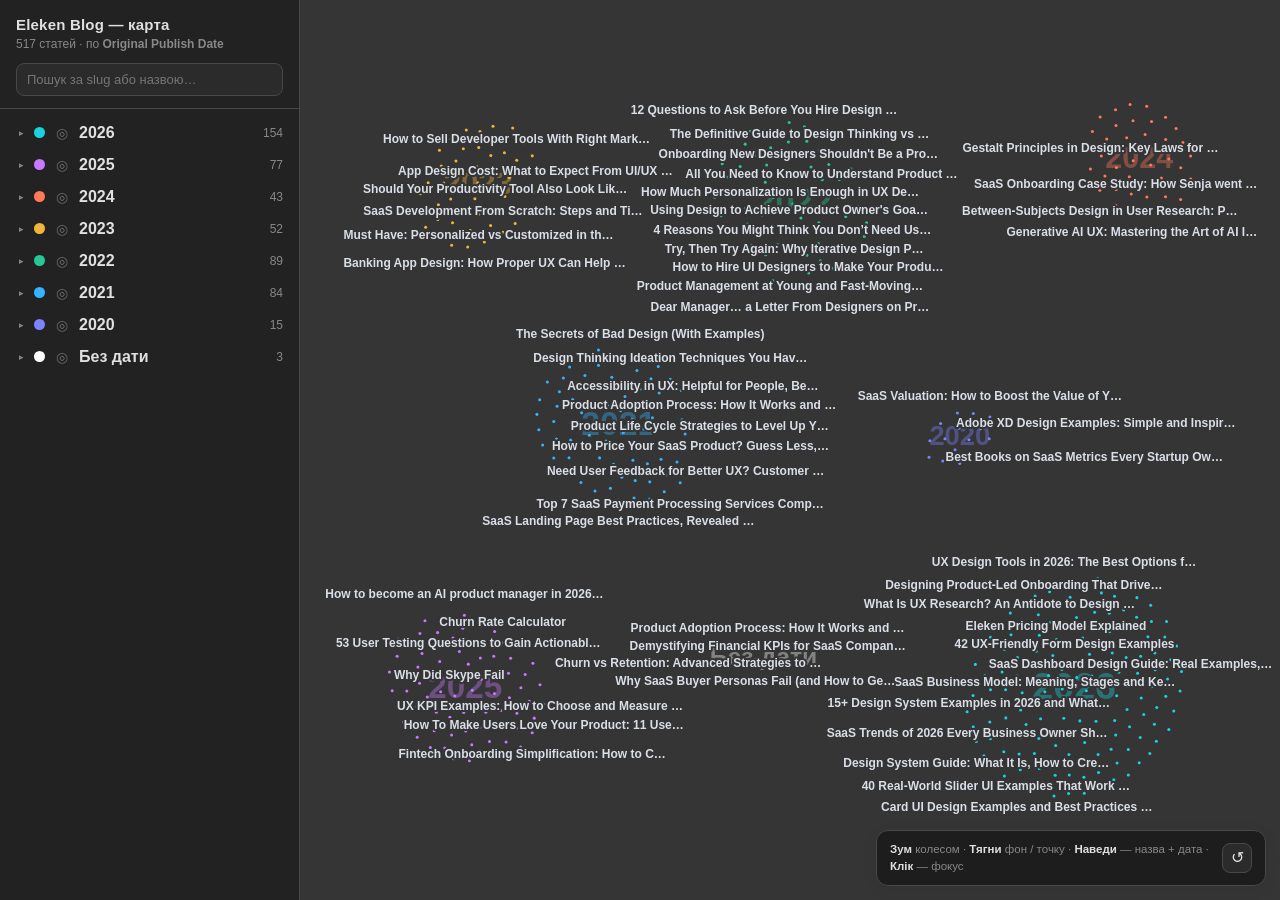
==== index.html @ 41a23c34 "change name of html" ====
<!DOCTYPE html>
<html lang="uk">
<head>
<meta charset="utf-8">
<meta name="viewport" content="width=device-width, initial-scale=1">
<title>Eleken Blog — Graph</title>
<link rel="stylesheet" href="eleken-blog-map.css">
</head>
<body>
<div id="wrap">
<svg id="graph"></svg>

<aside id="sidebar">
  <div class="sb-head">
    <h1>Eleken Blog — карта</h1>
    <p><span id="count"></span> статей · по <b>Original Publish Date</b></p>
    <input id="search" placeholder="Пошук за slug або назвою…" autocomplete="off">
  </div>
  <div id="tree"></div>
</aside>

<div id="hint" class="hud">
  <span><b>Зум</b> колесом · <b>Тягни</b> фон / точку · <b>Наведи</b> — назва + дата · <b>Клік</b> — фокус</span>
  <button id="resetView" type="button" title="Повернути карту до початку" aria-label="Повернути карту до початку">↺</button>
</div>
</div><!-- /#wrap -->
<div id="tip"><div class="t"></div><span class="d"></span><div class="s"></div></div>

<script src="eleken-blog-map.js"></script>
</body>
</html>
---- eleken-blog-map.css ----
:root{
    --bg:#353535; --panel:#222222; --panel2:#2c2c2c;
    --text:#e0e0e0; --muted:#888888; --line:#484848;
    --dot:#9ba5b0; --dot-fade:#505860; --accent:#7f8fff;
  }
  *{box-sizing:border-box}
  html,body{margin:0;height:100%;background:var(--bg);color:var(--text);
    font-family:-apple-system,BlinkMacSystemFont,"Segoe UI",Inter,Roboto,sans-serif;overflow:hidden}
  #wrap{position:relative;width:100%;height:100%;overflow:hidden;min-height:400px}
  #graph{position:absolute;inset:0;width:100%;height:100%;cursor:grab;background:var(--bg)}
  #graph:active{cursor:grabbing}

  #sidebar{position:absolute;left:0;top:0;bottom:0;width:300px;z-index:10;
    background:var(--panel);border-right:1px solid var(--line);display:flex;flex-direction:column}
  .sb-head{padding:16px 16px 12px;border-bottom:1px solid var(--line)}
  .sb-head h1{margin:0 0 3px;font-size:15px;font-weight:650;letter-spacing:.2px}
  .sb-head p{margin:0 0 10px;font-size:12px;color:var(--muted);line-height:1.4}
  #search{width:100%;background:#2b2b2b;border:1px solid var(--line);color:var(--text);
    border-radius:8px;padding:8px 10px;font-size:13px;outline:none}
  #search:focus{border-color:var(--accent)}
  #tree{flex:1;overflow-y:auto;padding:8px 8px 24px}
  #tree::-webkit-scrollbar{width:9px}
  #tree::-webkit-scrollbar-thumb{background:#505050;border-radius:6px}
  .folder.empty{display:none}
  .folder.disabled .fhead{opacity:.4}
  .folder.selected .fhead{background:var(--panel2);color:var(--text);opacity:1}
  .folder.selected .fname{color:var(--text)}
  .fhead{display:flex;align-items:center;gap:8px;padding:7px 8px;border-radius:7px;cursor:pointer;user-select:none}
  .fhead:hover{background:var(--panel2)}
  .tri{font-size:9px;color:var(--muted);width:10px;text-align:center}
  .fdot{width:11px;height:11px;border-radius:50%;flex:none}
  .iselect{appearance:none;background:transparent;border:0;color:var(--muted);cursor:pointer;flex:none;
    font-family:inherit;font-size:14px;line-height:1;opacity:.72;padding:0;width:18px;height:18px}
  .iselect:hover,.iselect:focus-visible,.folder.selected .iselect{color:var(--accent);opacity:1}
  .fname{font-weight:600;font-variant-numeric:tabular-nums}
  .fcount{margin-left:auto;color:var(--muted);font-size:12px;font-variant-numeric:tabular-nums}
  .flist{display:none;padding:2px 0 8px 12px;margin-left:13px;border-left:1px solid var(--line)}
  .item{display:flex;align-items:center;gap:6px;padding:5px 8px;border-radius:6px;cursor:pointer;
    font-size:12.5px;color:var(--muted);line-height:1.3}
  .item:hover{background:var(--panel2);color:var(--text)}
  .item:focus-visible{outline:1px solid var(--accent);outline-offset:1px;background:var(--panel2);color:var(--text)}
  .item.active{background:rgba(127,143,255,.18);color:var(--text);box-shadow:inset 2px 0 0 var(--accent)}
  .item.active .iname{font-weight:650}
  .iname{flex:1;overflow:hidden;text-overflow:ellipsis;white-space:nowrap}
  .iopen,.icopy{color:var(--muted);text-decoration:none;font-size:13px;opacity:0;flex:none}
  .icopy{appearance:none;background:transparent;border:0;padding:0;line-height:1;cursor:pointer;font-family:inherit}
  .item:hover .iopen,.item:hover .icopy,.item:focus-within .iopen,.item:focus-within .icopy,.item.active .iopen,.item.active .icopy{opacity:.9}
  .iopen:hover,.icopy:hover,.icopy.copied{color:var(--accent)}

  .hud{position:absolute;z-index:10;background:rgba(28,28,28,.94);backdrop-filter:blur(8px);
    border:1px solid var(--line);border-radius:12px;padding:10px 13px;box-shadow:0 4px 18px rgba(0,0,0,.05)}
  #hint{right:14px;bottom:14px;font-size:11.5px;color:var(--muted);max-width:390px;line-height:1.5;
    display:flex;align-items:center;gap:10px}
  #hint b{color:var(--text);font-weight:600}
  #resetView{appearance:none;width:30px;height:30px;border-radius:8px;border:1px solid var(--line);
    background:#2b2b2b;color:var(--text);cursor:pointer;flex:none;font-size:16px;line-height:1}
  #resetView:hover,#resetView:focus-visible{border-color:var(--accent);color:var(--accent);outline:none}
  #tip{position:fixed;z-index:20;pointer-events:none;opacity:0;transition:opacity .1s;
    background:#242424;border:1px solid var(--line);border-radius:10px;padding:9px 11px;max-width:280px;
    box-shadow:0 10px 30px rgba(0,0,0,.55)}
  #tip .t{font-size:13px;font-weight:650;line-height:1.3;margin-bottom:6px;color:var(--text)}
  #tip .d{display:inline-block;font-size:12.5px;font-weight:700;color:#fff;background:var(--accent);
    border-radius:6px;padding:2px 9px;font-variant-numeric:tabular-nums}
  #tip .s{font-size:11px;color:var(--muted);margin-top:7px;word-break:break-all}

  .node{cursor:pointer}
  #sb-resizer{position:absolute;right:-3px;top:0;bottom:0;width:7px;cursor:col-resize;z-index:12;background:transparent;border-radius:4px;transition:background .15s}
  #sb-resizer:hover,#sb-resizer.rz-active{background:var(--accent);opacity:.45}
  .lbl{font-size:12px;font-weight:650;fill:#d9dee7;pointer-events:none;paint-order:stroke;
    stroke:#353535;stroke-width:4px;stroke-linejoin:round}
  .yrlbl{font-weight:800;pointer-events:none;text-anchor:middle;dominant-baseline:middle;opacity:0.38}
  #hoverLabel{font-size:17px;font-weight:750;fill:#f4f7fb;pointer-events:none;text-anchor:middle;
    paint-order:stroke;stroke:#353535;stroke-width:6px;stroke-linejoin:round;opacity:0}
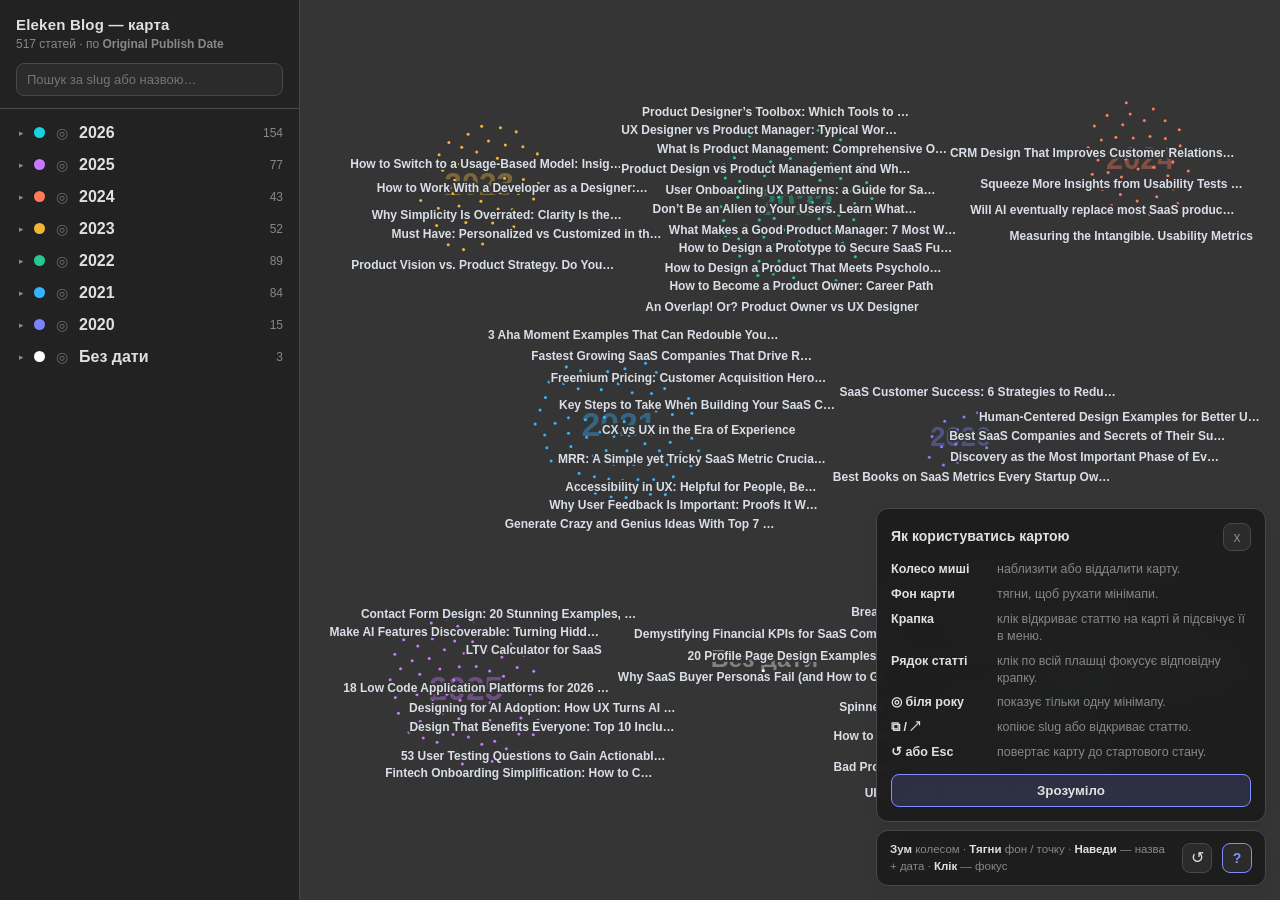
==== commit 5d52dacb: "How to use the map" ====
--- a/index.html
+++ b/index.html
@@ -22,7 +22,25 @@
 <div id="hint" class="hud">
   <span><b>Зум</b> колесом · <b>Тягни</b> фон / точку · <b>Наведи</b> — назва + дата · <b>Клік</b> — фокус</span>
   <button id="resetView" type="button" title="Повернути карту до початку" aria-label="Повернути карту до початку">↺</button>
+  <button id="helpToggle" type="button" title="Показати підказки" aria-label="Показати підказки" aria-expanded="false" aria-controls="helpPanel">?</button>
 </div>
+
+<section id="helpPanel" class="hud" role="dialog" aria-labelledby="helpTitle" hidden>
+  <div class="help-top">
+    <h2 id="helpTitle">Як користуватись картою</h2>
+    <button id="helpClose" type="button" aria-label="Закрити підказки">x</button>
+  </div>
+  <ul class="help-list">
+    <li><b>Колесо миші</b><span>наблизити або віддалити карту.</span></li>
+    <li><b>Фон карти</b><span>тягни, щоб рухати мінімапи.</span></li>
+    <li><b>Крапка</b><span>клік відкриває статтю на карті й підсвічує її в меню.</span></li>
+    <li><b>Рядок статті</b><span>клік по всій плашці фокусує відповідну крапку.</span></li>
+    <li><b>◎ біля року</b><span>показує тільки одну мінімапу.</span></li>
+    <li><b>⧉ / ↗</b><span>копіює slug або відкриває статтю.</span></li>
+    <li><b>↺ або Esc</b><span>повертає карту до стартового стану.</span></li>
+  </ul>
+  <button id="helpGotIt" type="button">Зрозуміло</button>
+</section>
 </div><!-- /#wrap -->
 <div id="tip"><div class="t"></div><span class="d"></span><div class="s"></div></div>
 
--- a/eleken-blog-map.css
+++ b/eleken-blog-map.css
@@ -52,9 +52,24 @@
   #hint{right:14px;bottom:14px;font-size:11.5px;color:var(--muted);max-width:390px;line-height:1.5;
     display:flex;align-items:center;gap:10px}
   #hint b{color:var(--text);font-weight:600}
-  #resetView{appearance:none;width:30px;height:30px;border-radius:8px;border:1px solid var(--line);
+  #resetView,#helpToggle{appearance:none;width:30px;height:30px;border-radius:8px;border:1px solid var(--line);
     background:#2b2b2b;color:var(--text);cursor:pointer;flex:none;font-size:16px;line-height:1}
-  #resetView:hover,#resetView:focus-visible{border-color:var(--accent);color:var(--accent);outline:none}
+  #helpToggle{font-size:14px;font-weight:800}
+  #resetView:hover,#resetView:focus-visible,#helpToggle:hover,#helpToggle:focus-visible,#helpToggle.active{
+    border-color:var(--accent);color:var(--accent);outline:none}
+  #helpPanel{right:14px;bottom:78px;width:min(390px,calc(100vw - 328px));min-width:300px;padding:14px;color:var(--text)}
+  #helpPanel[hidden]{display:none}
+  .help-top{display:flex;align-items:center;gap:12px;margin-bottom:10px}
+  .help-top h2{margin:0;font-size:14px;line-height:1.25;font-weight:750}
+  #helpClose{appearance:none;margin-left:auto;width:28px;height:28px;border-radius:8px;border:1px solid var(--line);
+    background:#2b2b2b;color:var(--muted);cursor:pointer;font-size:14px;line-height:1}
+  #helpClose:hover,#helpClose:focus-visible{border-color:var(--accent);color:var(--accent);outline:none}
+  .help-list{list-style:none;margin:0;padding:0;display:grid;gap:8px}
+  .help-list li{display:grid;grid-template-columns:96px 1fr;gap:10px;align-items:start;font-size:12.5px;line-height:1.35;color:var(--muted)}
+  .help-list b{color:var(--text);font-weight:700}
+  #helpGotIt{width:100%;margin-top:13px;border:1px solid var(--accent);border-radius:8px;background:rgba(127,143,255,.16);
+    color:var(--text);font-weight:700;padding:8px 10px;cursor:pointer}
+  #helpGotIt:hover,#helpGotIt:focus-visible{background:rgba(127,143,255,.24);outline:none}
   #tip{position:fixed;z-index:20;pointer-events:none;opacity:0;transition:opacity .1s;
     background:#242424;border:1px solid var(--line);border-radius:10px;padding:9px 11px;max-width:280px;
     box-shadow:0 10px 30px rgba(0,0,0,.55)}
@@ -71,3 +86,9 @@
   .yrlbl{font-weight:800;pointer-events:none;text-anchor:middle;dominant-baseline:middle;opacity:0.38}
   #hoverLabel{font-size:17px;font-weight:750;fill:#f4f7fb;pointer-events:none;text-anchor:middle;
     paint-order:stroke;stroke:#353535;stroke-width:6px;stroke-linejoin:round;opacity:0}
+
+  @media (max-width:720px){
+    #hint{left:14px;right:14px;max-width:none}
+    #helpPanel{left:14px;right:14px;bottom:92px;width:auto;min-width:0}
+    .help-list li{grid-template-columns:1fr;gap:2px}
+  }
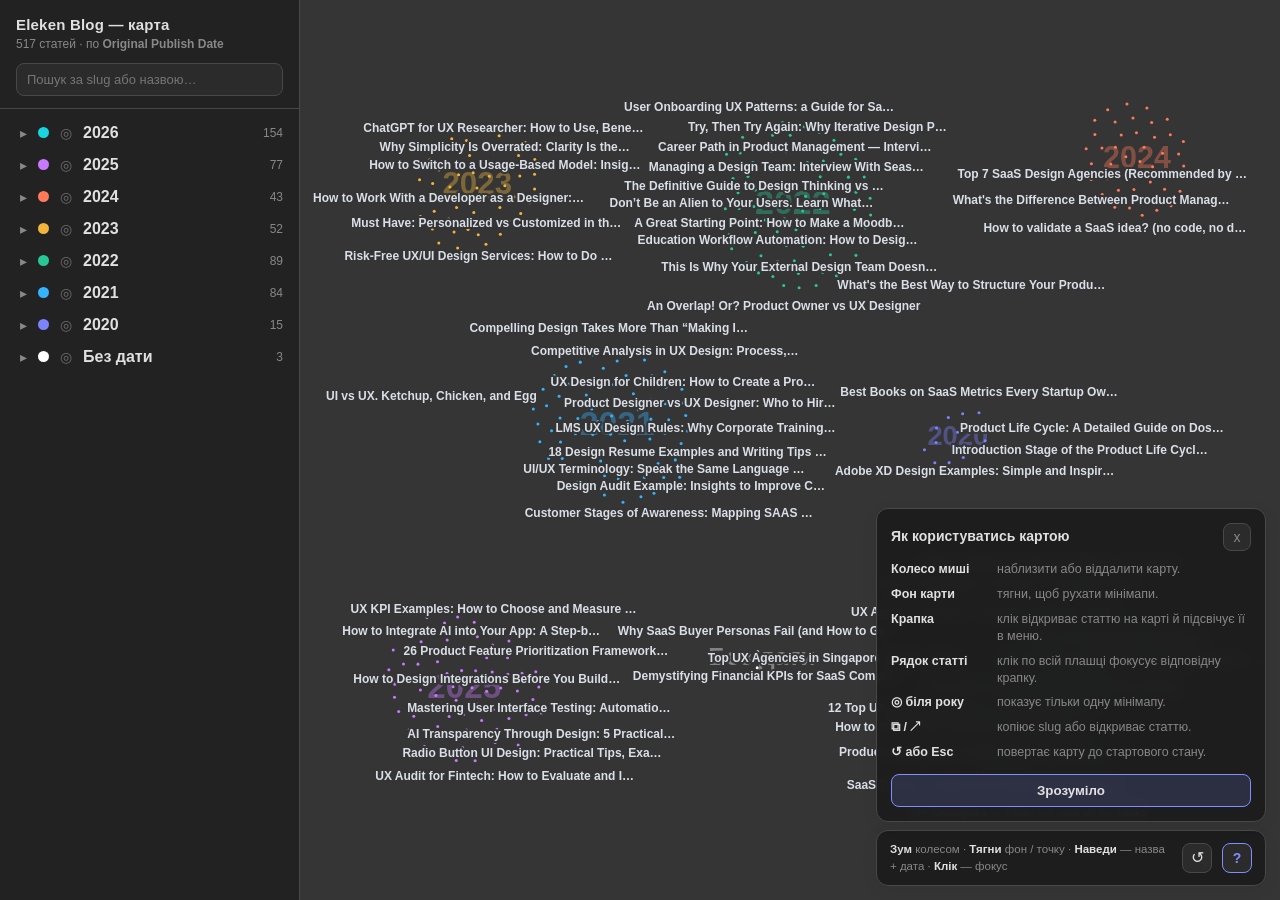
==== commit 5e0256f8: "Separate data from code to remove duplication The map logic and the ~440KB D3 bundle were duplicated" ====
--- a/index.html
+++ b/index.html
@@ -44,6 +44,7 @@
 </div><!-- /#wrap -->
 <div id="tip"><div class="t"></div><span class="d"></span><div class="s"></div></div>
 
+<script src="nodes.js"></script>
 <script src="eleken-blog-map.js"></script>
 </body>
 </html>
--- a/eleken-blog-map.css
+++ b/eleken-blog-map.css
@@ -27,7 +27,7 @@
   .folder.selected .fname{color:var(--text)}
   .fhead{display:flex;align-items:center;gap:8px;padding:7px 8px;border-radius:7px;cursor:pointer;user-select:none}
   .fhead:hover{background:var(--panel2)}
-  .tri{font-size:9px;color:var(--muted);width:10px;text-align:center}
+  .tri{font-size:14px;color:var(--muted);width:14px;text-align:center}
   .fdot{width:11px;height:11px;border-radius:50%;flex:none}
   .iselect{appearance:none;background:transparent;border:0;color:var(--muted);cursor:pointer;flex:none;
     font-family:inherit;font-size:14px;line-height:1;opacity:.72;padding:0;width:18px;height:18px}
